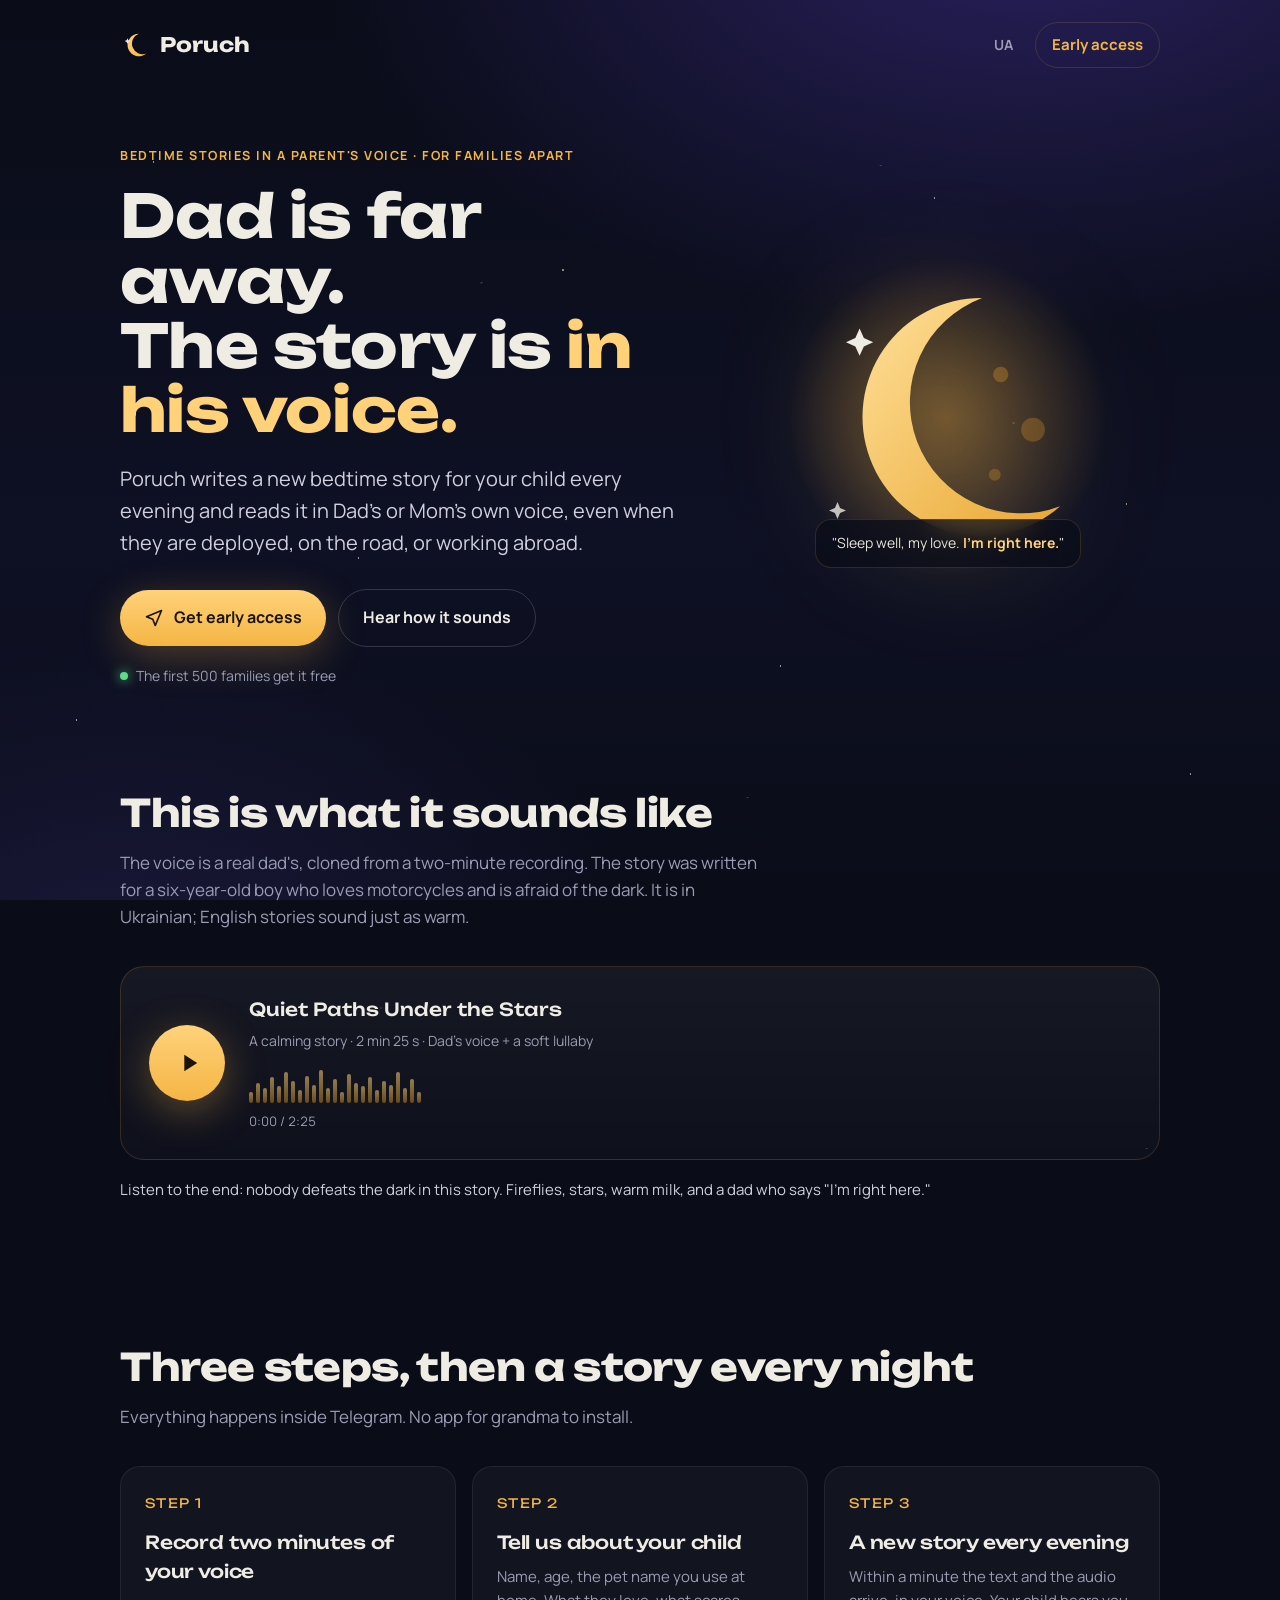
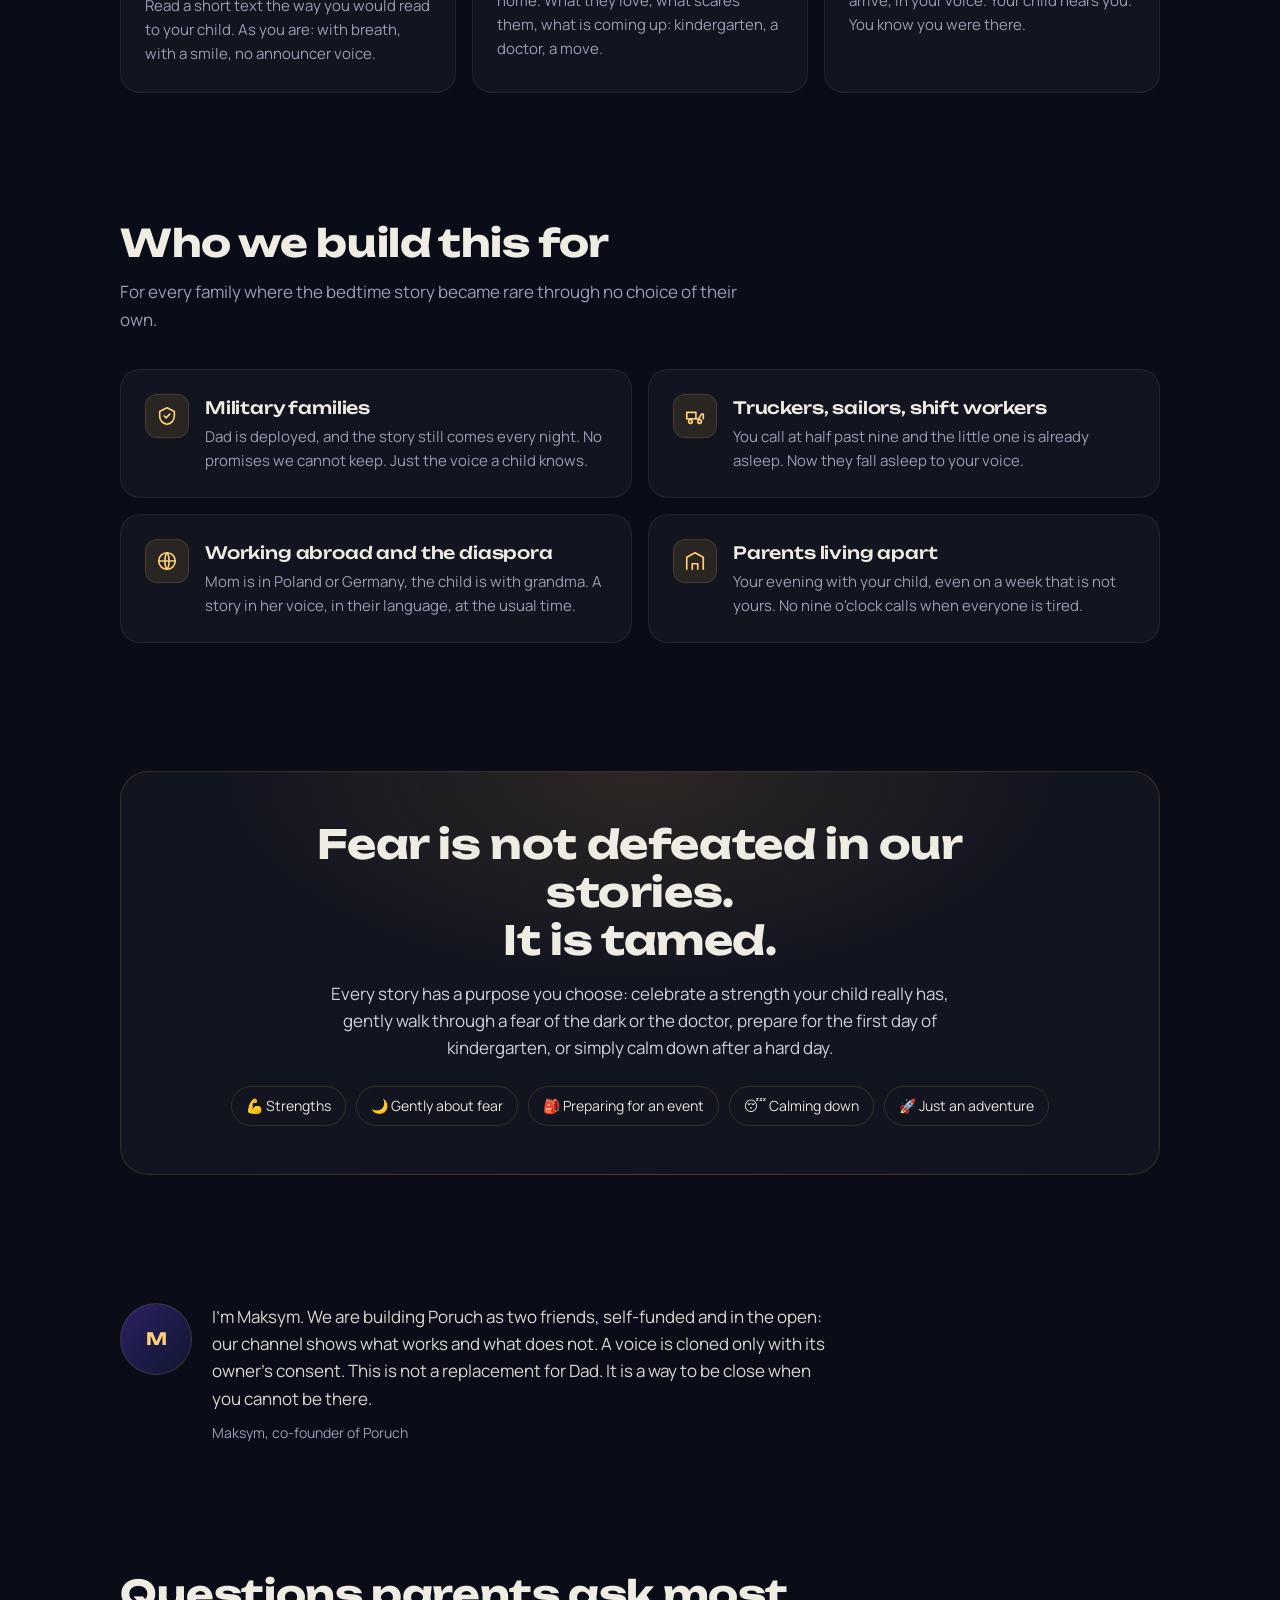
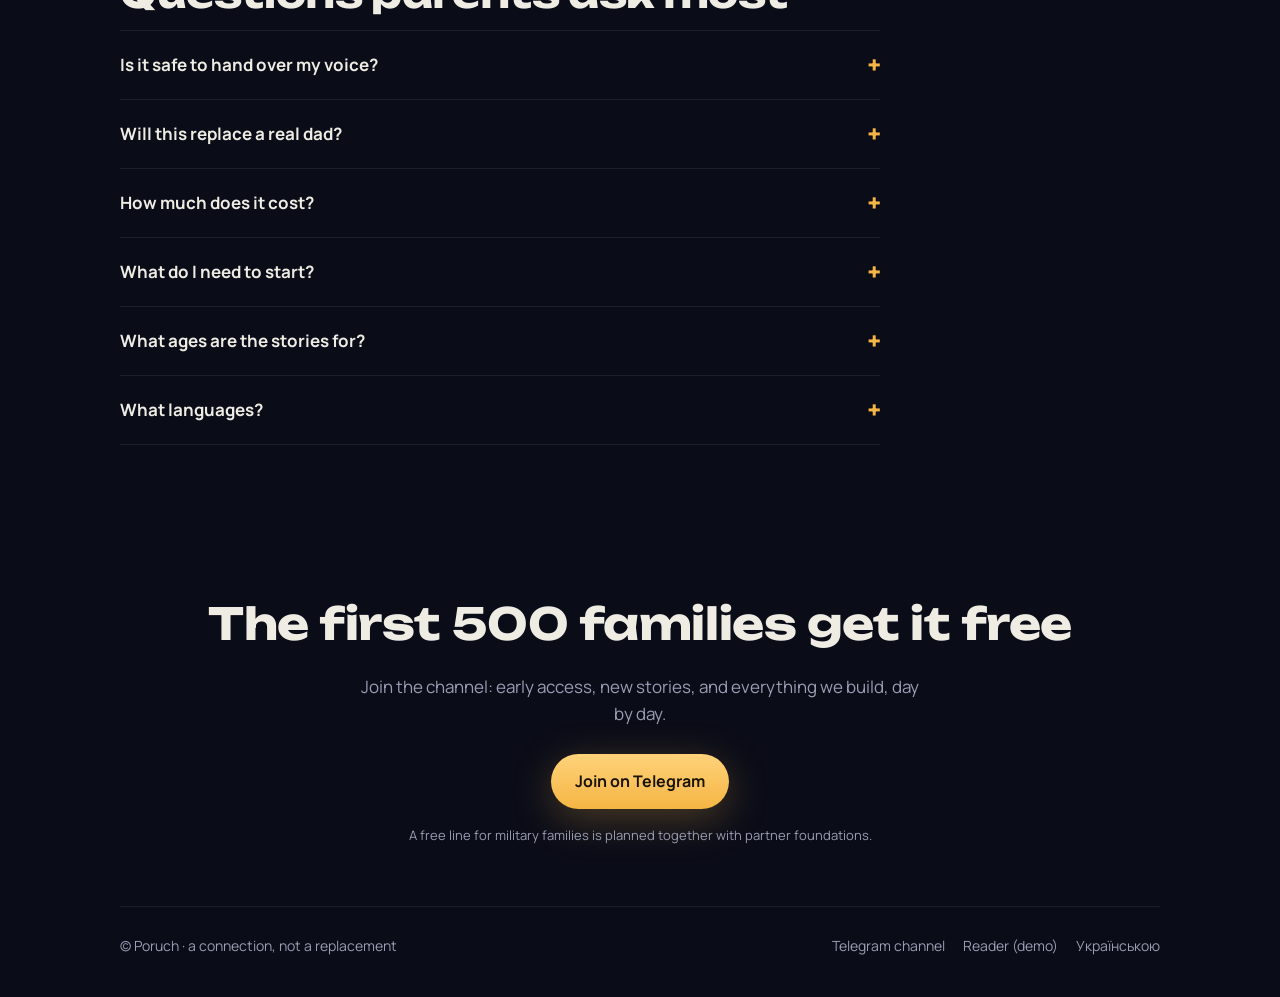
==== en/index.html @ c3cc301c "Landing: OG preview image, FAQ section, English version at /en Co-Authored-By: Claude Fable 5.1 <nor" ====
<!doctype html>
<html lang="en">
<head>
  <meta charset="utf-8" />
  <meta name="viewport" content="width=device-width, initial-scale=1" />
  <title>Poruch — a bedtime story in Dad's own voice, from far away</title>
  <meta name="description" content="Poruch writes a new bedtime story for your child every evening and reads it in Dad's or Mom's own voice, even when they are deployed, on the road, or abroad." />
  <meta property="og:title" content="Poruch — a bedtime story in Dad's own voice" />
  <meta property="og:description" content="A new bedtime story every evening in a parent's own voice. The first 500 families get it free." />
  <meta property="og:type" content="website" />
  <meta property="og:url" content="https://maks123-crypto.github.io/poruch-webapp/en/" />
  <meta property="og:image" content="https://maks123-crypto.github.io/poruch-webapp/og.png" />
  <meta property="og:image:width" content="1280" />
  <meta property="og:image:height" content="720" />
  <meta property="og:locale" content="en_US" />
  <meta name="twitter:card" content="summary_large_image" />
  <link rel="alternate" hreflang="uk" href="https://maks123-crypto.github.io/poruch-webapp/" />
  <link rel="icon" href="../favicon.svg" type="image/svg+xml" />
  <link rel="preconnect" href="https://fonts.googleapis.com" />
  <link rel="preconnect" href="https://fonts.gstatic.com" crossorigin />
  <link href="https://fonts.googleapis.com/css2?family=Unbounded:wght@500;700&family=Manrope:wght@400;500;700&display=swap" rel="stylesheet" />
  <style>
    :root {
      --bg: #0a0c18;
      --bg-2: #121632;
      --ink: #efece4;
      --muted: #9a9db3;
      --amber: #f5b544;
      --amber-2: #ffd27a;
      --card: rgba(255, 255, 255, 0.035);
      --line: rgba(245, 181, 68, 0.16);
      --max: 1080px;
    }
    * { box-sizing: border-box; }
    html { scroll-behavior: smooth; }
    body {
      margin: 0;
      background: var(--bg);
      color: var(--ink);
      font-family: 'Manrope', system-ui, sans-serif;
      font-size: 17px;
      line-height: 1.6;
      overflow-x: hidden;
    }
    h1, h2, h3, .display { font-family: 'Unbounded', 'Manrope', sans-serif; font-weight: 700; letter-spacing: -0.01em; }
    a { color: inherit; }
    .wrap { max-width: var(--max); margin: 0 auto; padding: 0 20px; }

    /* ---------- sky ---------- */
    .sky {
      position: fixed; inset: 0; z-index: -1;
      background:
        radial-gradient(1200px 700px at 80% -10%, #2a2160 0%, transparent 60%),
        radial-gradient(900px 600px at 10% 110%, #1b1a3d 0%, transparent 60%),
        linear-gradient(180deg, #0a0c18 0%, #0e1124 60%, #0a0c18 100%);
    }
    .stars, .stars::after {
      position: fixed; inset: 0; z-index: -1; content: '';
      background-image:
        radial-gradient(1.6px 1.6px at 12% 18%, #fff 50%, transparent 51%),
        radial-gradient(1.2px 1.2px at 28% 62%, #fff 50%, transparent 51%),
        radial-gradient(1.8px 1.8px at 44% 30%, #ffe8b0 50%, transparent 51%),
        radial-gradient(1.2px 1.2px at 61% 74%, #fff 50%, transparent 51%),
        radial-gradient(1.5px 1.5px at 73% 22%, #fff 50%, transparent 51%),
        radial-gradient(1.1px 1.1px at 88% 56%, #ffe8b0 50%, transparent 51%),
        radial-gradient(1.4px 1.4px at 93% 86%, #fff 50%, transparent 51%),
        radial-gradient(1.2px 1.2px at 6% 80%, #fff 50%, transparent 51%),
        radial-gradient(1.3px 1.3px at 52% 92%, #fff 50%, transparent 51%),
        radial-gradient(1.1px 1.1px at 36% 8%, #fff 50%, transparent 51%);
      opacity: 0.55;
      animation: twinkle 6s ease-in-out infinite;
    }
    .stars::after { transform: translate(37%, 23%) scale(1.3); opacity: 0.35; animation-delay: -3s; }
    @keyframes twinkle { 0%, 100% { opacity: 0.55; } 50% { opacity: 0.25; } }

    /* ---------- nav ---------- */
    nav { display: flex; align-items: center; justify-content: space-between; padding: 22px 0; }
    .logo { display: flex; align-items: center; gap: 10px; text-decoration: none; font-family: 'Unbounded'; font-weight: 700; font-size: 20px; }
    .logo svg { width: 30px; height: 30px; }
    .nav-cta { font-weight: 700; font-size: 15px; text-decoration: none; color: var(--amber); border: 1px solid var(--line); padding: 10px 16px; border-radius: 999px; }
    .nav-cta:hover { background: rgba(245,181,68,0.08); }
    .lang { text-decoration: none; color: var(--muted); font-weight: 700; font-size: 14px; padding: 10px 12px; border-radius: 999px; }
    .lang:hover { color: var(--ink); }

    /* faq */
    .faq { max-width: 760px; }
    .faq details { border-top: 1px solid rgba(255,255,255,0.08); padding: 18px 0; }
    .faq details:last-child { border-bottom: 1px solid rgba(255,255,255,0.08); }
    .faq summary { cursor: pointer; list-style: none; display: flex; justify-content: space-between; gap: 16px; align-items: center; font-weight: 700; font-size: 17px; }
    .faq summary::-webkit-details-marker { display: none; }
    .faq summary::after { content: '+'; color: var(--amber); font-family: 'Unbounded'; font-size: 20px; flex: none; transition: transform .2s; }
    .faq details[open] summary::after { transform: rotate(45deg); }
    .faq p { margin: 12px 0 0; color: var(--muted); font-size: 16px; }

    /* ---------- hero ---------- */
    .hero { padding: 56px 0 40px; display: grid; grid-template-columns: 1.15fr 0.85fr; gap: 40px; align-items: center; }
    .kicker { color: var(--amber); font-weight: 700; letter-spacing: 0.12em; text-transform: uppercase; font-size: 12.5px; margin-bottom: 18px; }
    h1 { font-size: clamp(34px, 5.2vw, 60px); line-height: 1.08; margin: 0 0 20px; }
    h1 em { font-style: normal; color: var(--amber-2); }
    .lead { font-size: clamp(17px, 1.6vw, 20px); color: #cfd0dc; max-width: 560px; margin: 0 0 30px; }
    .cta-row { display: flex; flex-wrap: wrap; gap: 12px; align-items: center; }
    .btn { display: inline-flex; align-items: center; gap: 10px; text-decoration: none; font-weight: 700; padding: 15px 24px; border-radius: 999px; font-size: 16px; transition: transform .15s ease, box-shadow .15s ease; }
    .btn-primary { background: linear-gradient(180deg, #ffd27a, #f5b544); color: #1a1407; box-shadow: 0 10px 40px rgba(245,181,68,0.28); }
    .btn-primary:hover { transform: translateY(-1px); box-shadow: 0 14px 50px rgba(245,181,68,0.4); }
    .btn-ghost { border: 1px solid rgba(255,255,255,0.16); color: var(--ink); }
    .btn-ghost:hover { border-color: rgba(255,255,255,0.35); }
    .proof { margin-top: 18px; color: var(--muted); font-size: 14px; display: flex; gap: 8px; align-items: center; }
    .proof .dot { width: 8px; height: 8px; border-radius: 50%; background: #5ddc8b; box-shadow: 0 0 12px #5ddc8b; }

    .moon-wrap { position: relative; display: grid; place-items: center; min-height: 360px; }
    .moon { width: min(340px, 70vw); filter: drop-shadow(0 0 60px rgba(245,181,68,0.35)); animation: float 7s ease-in-out infinite; }
    @keyframes float { 0%, 100% { transform: translateY(0); } 50% { transform: translateY(-10px); } }
    .whisper {
      position: absolute; bottom: 8%; left: 50%; transform: translateX(-50%);
      background: rgba(10,12,24,0.75); backdrop-filter: blur(10px);
      border: 1px solid var(--line); border-radius: 16px; padding: 12px 16px;
      font-size: 14px; color: #e6e3d8; white-space: nowrap;
    }
    .whisper b { color: var(--amber-2); }

    /* ---------- sections ---------- */
    section { padding: 64px 0; }
    .section-title { font-size: clamp(26px, 3.4vw, 38px); line-height: 1.15; margin: 0 0 14px; }
    .section-sub { color: var(--muted); max-width: 640px; margin: 0 0 36px; font-size: 17px; }

    /* demo */
    .demo-card { background: linear-gradient(180deg, rgba(255,255,255,0.05), rgba(255,255,255,0.02)); border: 1px solid var(--line); border-radius: 24px; padding: 28px; display: grid; grid-template-columns: auto 1fr; gap: 24px; align-items: center; }
    .play { width: 76px; height: 76px; border-radius: 50%; border: 0; cursor: pointer; background: linear-gradient(180deg, #ffd27a, #f5b544); display: grid; place-items: center; box-shadow: 0 10px 40px rgba(245,181,68,0.35); transition: transform .15s; }
    .play:hover { transform: scale(1.04); }
    .play svg { width: 28px; height: 28px; fill: #1a1407; margin-left: 3px; }
    .play.is-playing svg { margin-left: 0; }
    .demo-title { font-family: 'Unbounded'; font-weight: 500; font-size: 18px; margin: 0 0 6px; }
    .demo-meta { color: var(--muted); font-size: 14px; margin: 0 0 14px; }
    .wave { display: flex; align-items: flex-end; gap: 3px; height: 36px; }
    .wave i { display: block; width: 4px; border-radius: 2px; background: linear-gradient(180deg, #ffd27a, #b57a16); height: var(--h, 30%); opacity: .55; }
    .is-playing .wave i { animation: bounce 1.1s ease-in-out infinite; animation-delay: calc(var(--i) * 0.06s); opacity: 1; }
    @keyframes bounce { 0%, 100% { height: var(--h); } 50% { height: calc(var(--h) * 0.35 + 10%); } }
    .time { color: var(--muted); font-size: 13px; margin-top: 8px; font-variant-numeric: tabular-nums; }
    .demo-note { margin-top: 18px; color: #cfd0dc; font-size: 15px; }

    /* steps */
    .steps { display: grid; grid-template-columns: repeat(3, 1fr); gap: 16px; }
    .step { background: var(--card); border: 1px solid rgba(255,255,255,0.07); border-radius: 20px; padding: 26px 24px; }
    .step .n { font-family: 'Unbounded'; color: var(--amber); font-size: 13px; letter-spacing: .1em; margin-bottom: 14px; }
    .step h3 { font-size: 18px; margin: 0 0 8px; font-weight: 500; }
    .step p { margin: 0; color: var(--muted); font-size: 15px; }

    /* audience */
    .aud { display: grid; grid-template-columns: repeat(2, 1fr); gap: 16px; }
    .aud-card { border-radius: 20px; padding: 24px; border: 1px solid rgba(255,255,255,0.07); background: var(--card); display: flex; gap: 16px; align-items: flex-start; }
    .aud-card .ic { width: 44px; height: 44px; border-radius: 12px; flex: none; display: grid; place-items: center; background: rgba(245,181,68,0.1); border: 1px solid var(--line); }
    .aud-card .ic svg { width: 22px; height: 22px; stroke: var(--amber-2); fill: none; stroke-width: 1.8; stroke-linecap: round; stroke-linejoin: round; }
    .aud-card h3 { margin: 0 0 4px; font-size: 17px; font-weight: 500; }
    .aud-card p { margin: 0; color: var(--muted); font-size: 15px; }

    /* principle */
    .principle { border-radius: 28px; padding: 48px 32px; text-align: center; border: 1px solid var(--line); background: radial-gradient(600px 300px at 50% 0%, rgba(245,181,68,0.12), transparent 70%), var(--card); }
    .principle .display { font-size: clamp(24px, 3.6vw, 40px); line-height: 1.2; margin: 0 auto 16px; max-width: 760px; }
    .principle p { color: #cfd0dc; max-width: 640px; margin: 0 auto; }
    .pills { display: flex; flex-wrap: wrap; gap: 10px; justify-content: center; margin-top: 24px; }
    .pill { border: 1px solid var(--line); border-radius: 999px; padding: 8px 14px; font-size: 14px; color: #e6e3d8; }

    /* founder */
    .founder { display: grid; grid-template-columns: 72px 1fr; gap: 20px; align-items: start; max-width: 720px; }
    .avatar { width: 72px; height: 72px; border-radius: 50%; background: linear-gradient(135deg, #2a2160, #121632); border: 1px solid var(--line); display: grid; place-items: center; font-family: 'Unbounded'; font-weight: 700; color: var(--amber-2); }
    .founder p { margin: 0 0 10px; color: #d8d6cc; }
    .founder .who { color: var(--muted); font-size: 14px; }

    /* final cta */
    .final { text-align: center; padding: 80px 0 60px; }
    .final h2 { font-size: clamp(28px, 4vw, 44px); margin: 0 0 14px; }
    .final p { color: var(--muted); margin: 0 auto 26px; max-width: 560px; }

    footer { border-top: 1px solid rgba(255,255,255,0.07); padding: 28px 0 40px; color: var(--muted); font-size: 14px; display: flex; flex-wrap: wrap; gap: 14px; justify-content: space-between; align-items: center; }
    footer a { color: var(--muted); text-decoration: none; }
    footer a:hover { color: var(--ink); }
    .trust { font-size: 13px; color: var(--muted); }

    @media (max-width: 820px) {
      .hero { grid-template-columns: 1fr; padding-top: 24px; }
      .moon-wrap { min-height: 280px; order: -1; }
      .moon { width: min(240px, 60vw); }
      .steps, .aud { grid-template-columns: 1fr; }
      .demo-card { grid-template-columns: 1fr; text-align: left; }
      section { padding: 48px 0; }
      .whisper { white-space: normal; text-align: center; width: 86%; }
    }
  </style>
</head>
<body>
  <div class="sky"></div>
  <div class="stars"></div>

  <div class="wrap">
    <nav>
      <a class="logo" href="./">
        <svg viewBox="0 0 48 48" aria-hidden="true"><defs><linearGradient id="g1" x1="0" y1="0" x2="1" y2="1"><stop offset="0" stop-color="#ffd27a"/><stop offset="1" stop-color="#f5b544"/></linearGradient></defs><path d="M30 6a18 18 0 1 0 12 31.5A14 14 0 1 1 30 6z" fill="url(#g1)"/><path d="M12 13l1.4 3.2L16.6 17.6l-3.2 1.4L12 22.2l-1.4-3.2L7.4 17.6l3.2-1.4z" fill="#efece4"/></svg>
        Poruch
      </a>
      <div style="display:flex;gap:10px;align-items:center">
        <a class="lang" href="../" aria-label="Українська версія">UA</a>
        <a class="nav-cta" href="https://t.me/+__FWYzw4QDE1MWI0" target="_blank" rel="noopener">Early access</a>
      </div>
    </nav>

    <header class="hero">
      <div>
        <div class="kicker">Bedtime stories in a parent's voice · for families apart</div>
        <h1>Dad is far away.<br />The story is <em>in his voice.</em></h1>
        <p class="lead">Poruch writes a new bedtime story for your child every evening and reads it in Dad's or Mom's own voice, even when they are deployed, on the road, or working abroad.</p>
        <div class="cta-row">
          <a class="btn btn-primary" href="https://t.me/+__FWYzw4QDE1MWI0" target="_blank" rel="noopener">
            <svg width="20" height="20" viewBox="0 0 24 24" fill="none" stroke="currentColor" stroke-width="2" stroke-linecap="round" stroke-linejoin="round"><path d="M21 3L3 10.5l7.5 3L13.5 21z"/></svg>
            Get early access
          </a>
          <a class="btn btn-ghost" href="#demo">Hear how it sounds</a>
        </div>
        <div class="proof"><span class="dot"></span> The first 500 families get it free</div>
      </div>
      <div class="moon-wrap">
        <svg class="moon" viewBox="0 0 400 400" aria-hidden="true">
          <defs>
            <radialGradient id="glow" cx="50%" cy="50%" r="50%"><stop offset="0" stop-color="#f5b544" stop-opacity=".35"/><stop offset="1" stop-color="#f5b544" stop-opacity="0"/></radialGradient>
            <linearGradient id="mg" x1="0" y1="0" x2="1" y2="1"><stop offset="0" stop-color="#ffe09a"/><stop offset="1" stop-color="#e9a62f"/></linearGradient>
          </defs>
          <circle cx="200" cy="200" r="190" fill="url(#glow)"/>
          <path d="M240 60a140 140 0 1 0 92 245A110 110 0 1 1 240 60z" fill="url(#mg)"/>
          <circle cx="262" cy="150" r="9" fill="#d9952a" opacity=".35"/>
          <circle cx="300" cy="215" r="14" fill="#d9952a" opacity=".3"/>
          <circle cx="255" cy="268" r="7" fill="#d9952a" opacity=".3"/>
          <path d="M96 96l5 11 11 5-11 5-5 11-5-11-11-5 11-5z" fill="#efece4"/>
          <path d="M70 300l3 7 7 3-7 3-3 7-3-7-7-3 7-3z" fill="#efece4" opacity=".8"/>
        </svg>
        <div class="whisper">"Sleep well, my love. <b>I'm right here.</b>"</div>
      </div>
    </header>

    <section id="demo">
      <h2 class="section-title">This is what it sounds like</h2>
      <p class="section-sub">The voice is a real dad's, cloned from a two-minute recording. The story was written for a six-year-old boy who loves motorcycles and is afraid of the dark. It is in Ukrainian; English stories sound just as warm.</p>
      <div class="demo-card" id="demo-card">
        <button class="play" id="play" aria-label="Play demo">
          <svg id="icon-play" viewBox="0 0 24 24"><path d="M8 5v14l11-7z"/></svg>
          <svg id="icon-pause" viewBox="0 0 24 24" style="display:none"><path d="M6 5h4v14H6zm8 0h4v14h-4z"/></svg>
        </button>
        <div>
          <p class="demo-title">Quiet Paths Under the Stars</p>
          <p class="demo-meta">A calming story · 2 min 25 s · Dad's voice + a soft lullaby</p>
          <div class="wave" id="wave"></div>
          <div class="time"><span id="cur">0:00</span> / <span id="dur">2:25</span></div>
        </div>
      </div>
      <p class="demo-note">Listen to the end: nobody defeats the dark in this story. Fireflies, stars, warm milk, and a dad who says "I'm right here."</p>
      <audio id="audio" preload="none" src="../demo/tyhi-stezhky.wav"></audio>
    </section>

    <section>
      <h2 class="section-title">Three steps, then a story every night</h2>
      <p class="section-sub">Everything happens inside Telegram. No app for grandma to install.</p>
      <div class="steps">
        <div class="step"><div class="n">STEP 1</div><h3>Record two minutes of your voice</h3><p>Read a short text the way you would read to your child. As you are: with breath, with a smile, no announcer voice.</p></div>
        <div class="step"><div class="n">STEP 2</div><h3>Tell us about your child</h3><p>Name, age, the pet name you use at home. What they love, what scares them, what is coming up: kindergarten, a doctor, a move.</p></div>
        <div class="step"><div class="n">STEP 3</div><h3>A new story every evening</h3><p>Within a minute the text and the audio arrive, in your voice. Your child hears you. You know you were there.</p></div>
      </div>
    </section>

    <section>
      <h2 class="section-title">Who we build this for</h2>
      <p class="section-sub">For every family where the bedtime story became rare through no choice of their own.</p>
      <div class="aud">
        <div class="aud-card"><div class="ic"><svg viewBox="0 0 24 24"><path d="M12 3l8 4v5c0 5-3.5 8.5-8 9-4.5-.5-8-4-8-9V7z"/><path d="M9 12l2 2 4-4"/></svg></div><div><h3>Military families</h3><p>Dad is deployed, and the story still comes every night. No promises we cannot keep. Just the voice a child knows.</p></div></div>
        <div class="aud-card"><div class="ic"><svg viewBox="0 0 24 24"><path d="M3 15h13l3-5h2v5"/><path d="M3 15V8h10v7"/><circle cx="7" cy="18" r="2"/><circle cx="17" cy="18" r="2"/></svg></div><div><h3>Truckers, sailors, shift workers</h3><p>You call at half past nine and the little one is already asleep. Now they fall asleep to your voice.</p></div></div>
        <div class="aud-card"><div class="ic"><svg viewBox="0 0 24 24"><circle cx="12" cy="12" r="9"/><path d="M3 12h18M12 3c3 3.5 3 14.5 0 18M12 3c-3 3.5-3 14.5 0 18"/></svg></div><div><h3>Working abroad and the diaspora</h3><p>Mom is in Poland or Germany, the child is with grandma. A story in her voice, in their language, at the usual time.</p></div></div>
        <div class="aud-card"><div class="ic"><svg viewBox="0 0 24 24"><path d="M3 21V8l9-5 9 5v13"/><path d="M9 21v-6h6v6"/></svg></div><div><h3>Parents living apart</h3><p>Your evening with your child, even on a week that is not yours. No nine o'clock calls when everyone is tired.</p></div></div>
      </div>
    </section>

    <section>
      <div class="principle">
        <div class="display">Fear is not defeated in our stories.<br />It is tamed.</div>
        <p>Every story has a purpose you choose: celebrate a strength your child really has, gently walk through a fear of the dark or the doctor, prepare for the first day of kindergarten, or simply calm down after a hard day.</p>
        <div class="pills"><span class="pill">💪 Strengths</span><span class="pill">🌙 Gently about fear</span><span class="pill">🎒 Preparing for an event</span><span class="pill">😴 Calming down</span><span class="pill">🚀 Just an adventure</span></div>
      </div>
    </section>

    <section>
      <div class="founder">
        <div class="avatar">M</div>
        <div>
          <p>I'm Maksym. We are building Poruch as two friends, self-funded and in the open: our channel shows what works and what does not. A voice is cloned only with its owner's consent. This is not a replacement for Dad. It is a way to be close when you cannot be there.</p>
          <div class="who">Maksym, co-founder of Poruch</div>
        </div>
      </div>
    </section>

    <section>
      <h2 class="section-title">Questions parents ask most</h2>
      <div class="faq">
        <details><summary>Is it safe to hand over my voice?</summary><p>The voice is cloned only with its owner's consent and used only for stories for your child. You can delete it any time with one button in the bot, and we do not keep it afterwards.</p></details>
        <details><summary>Will this replace a real dad?</summary><p>No, and we do not want it to. The best story is the one told with a hug. Poruch is for the evenings when a hug is impossible: a voyage, a deployment, a border.</p></details>
        <details><summary>How much does it cost?</summary><p>The first 500 families get it free. After that, a subscription cheaper than one children's book a month. For military families we are planning a free line together with partner foundations.</p></details>
        <details><summary>What do I need to start?</summary><p>Telegram and two minutes to record your voice. No apps, sign-ups, or cards.</p></details>
        <details><summary>What ages are the stories for?</summary><p>Ages 2 to 10. Length, words, and plot adapt to the age, and the story knows your child's name, what they love, and what they fear.</p></details>
        <details><summary>What languages?</summary><p>Ukrainian and English. Russian is not offered.</p></details>
      </div>
    </section>

    <section class="final">
      <h2>The first 500 families get it free</h2>
      <p>Join the channel: early access, new stories, and everything we build, day by day.</p>
      <a class="btn btn-primary" href="https://t.me/+__FWYzw4QDE1MWI0" target="_blank" rel="noopener">Join on Telegram</a>
      <div class="trust" style="margin-top:16px">A free line for military families is planned together with partner foundations.</div>
    </section>

    <footer>
      <div>© Poruch · a connection, not a replacement</div>
      <div style="display:flex;gap:18px"><a href="https://t.me/+__FWYzw4QDE1MWI0" target="_blank" rel="noopener">Telegram channel</a><a href="../app/">Reader (demo)</a><a href="../">Українською</a></div>
    </footer>
  </div>

<script>
    const wave = document.getElementById('wave');
    const heights = [30,55,40,70,45,85,60,35,75,50,90,40,65,30,80,55,45,70,35,60,50,85,40,65,30];
    heights.forEach((h, i) => { const b = document.createElement('i'); b.style.setProperty('--h', h + '%'); b.style.setProperty('--i', i); wave.appendChild(b); });
    const audio = document.getElementById('audio');
    const btn = document.getElementById('play');
    const card = document.getElementById('demo-card');
    const ip = document.getElementById('icon-play'), ipa = document.getElementById('icon-pause');
    const cur = document.getElementById('cur'), dur = document.getElementById('dur');
    const fmt = (s) => `${Math.floor(s / 60)}:${String(Math.floor(s % 60)).padStart(2, '0')}`;
    btn.addEventListener('click', () => { if (audio.paused) audio.play(); else audio.pause(); });
    audio.addEventListener('play', () => { card.classList.add('is-playing'); btn.classList.add('is-playing'); ip.style.display = 'none'; ipa.style.display = ''; });
    audio.addEventListener('pause', () => { card.classList.remove('is-playing'); btn.classList.remove('is-playing'); ip.style.display = ''; ipa.style.display = 'none'; });
    audio.addEventListener('timeupdate', () => { cur.textContent = fmt(audio.currentTime); });
    audio.addEventListener('loadedmetadata', () => { dur.textContent = fmt(audio.duration); });
  </script>

</body>
</html>
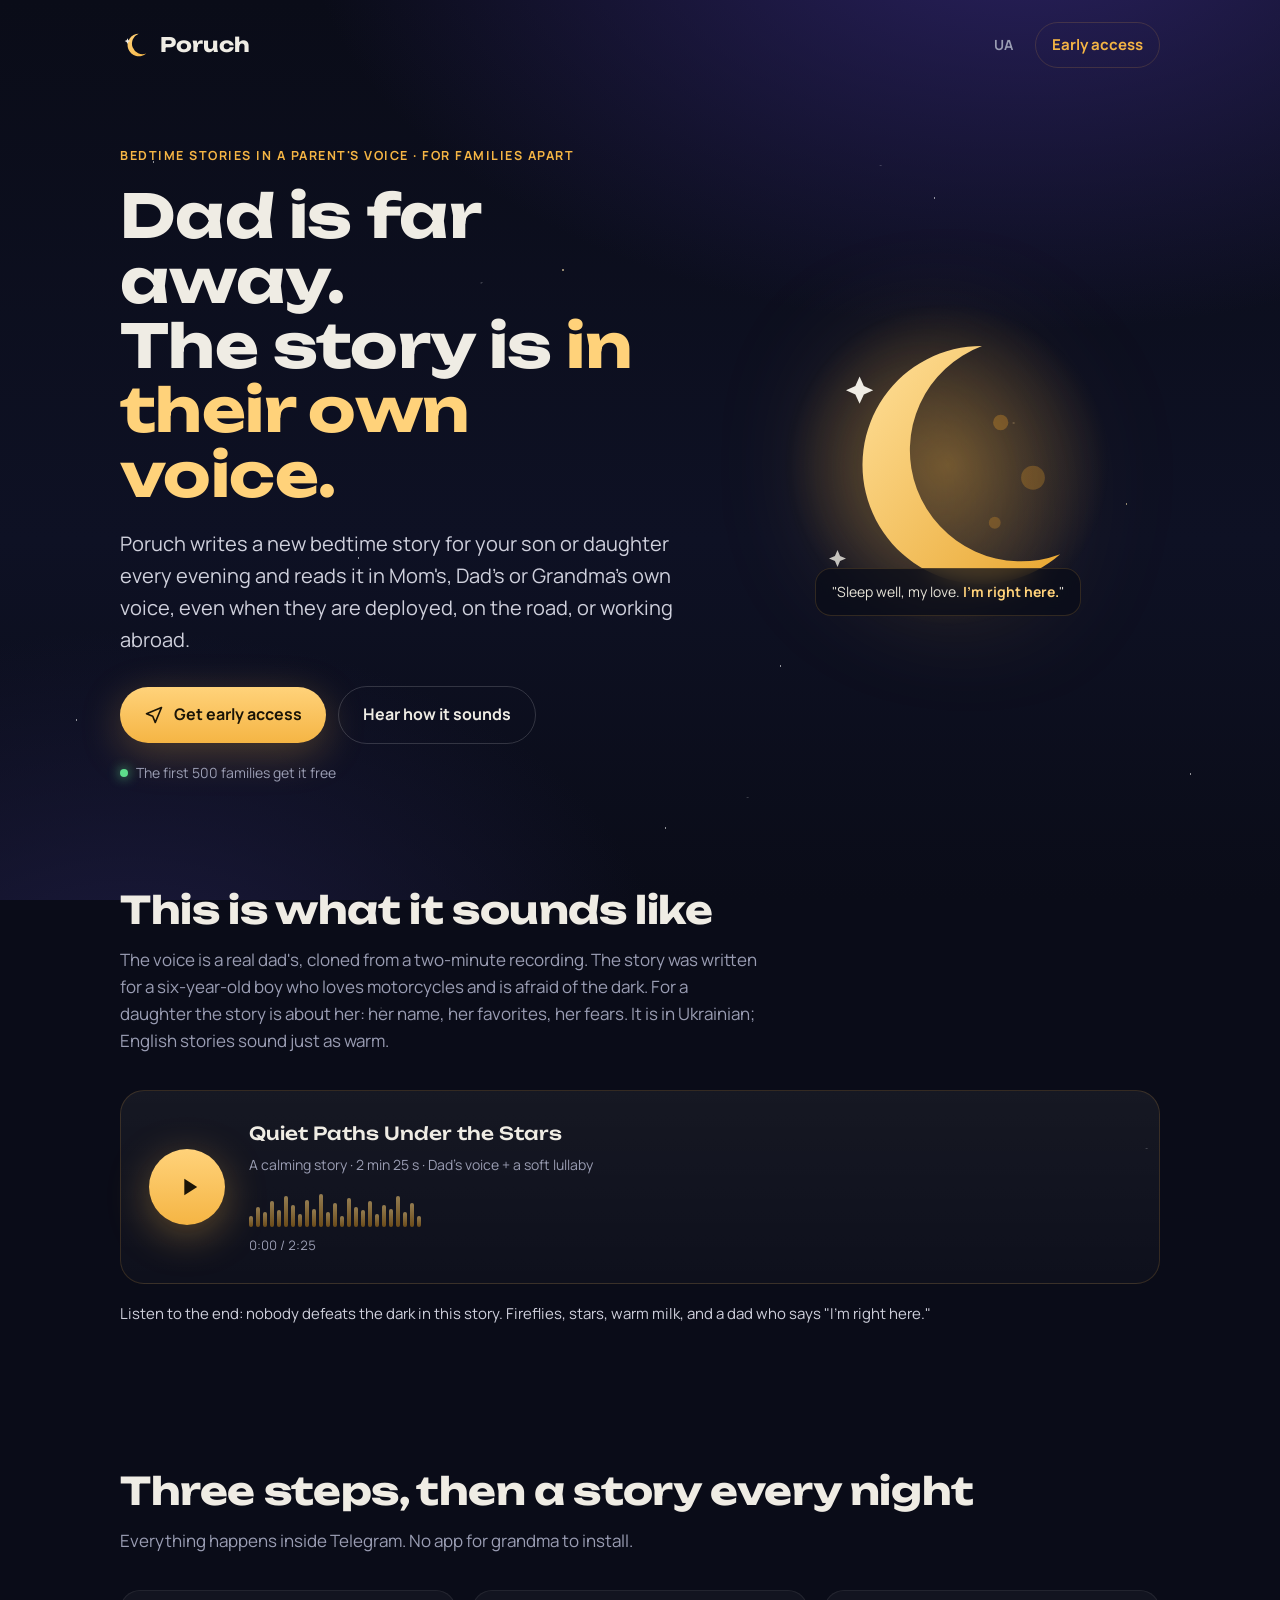
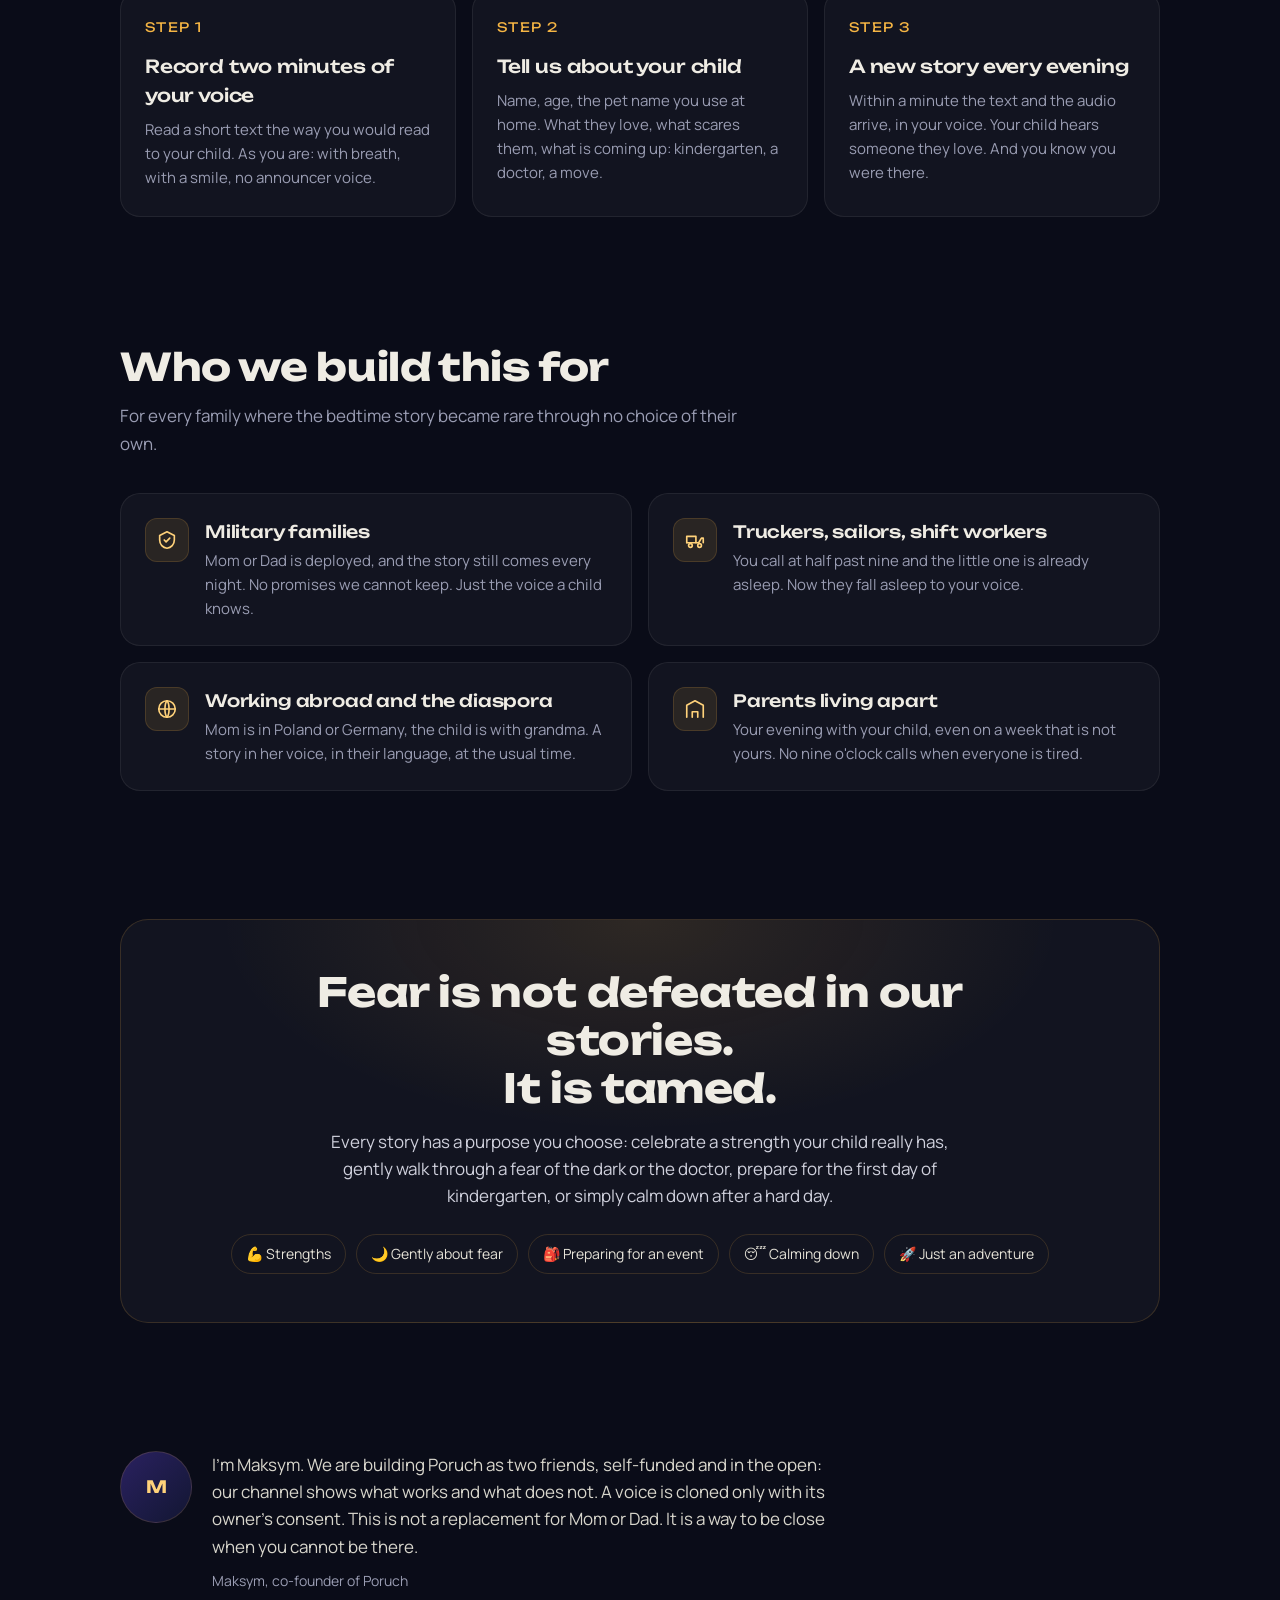
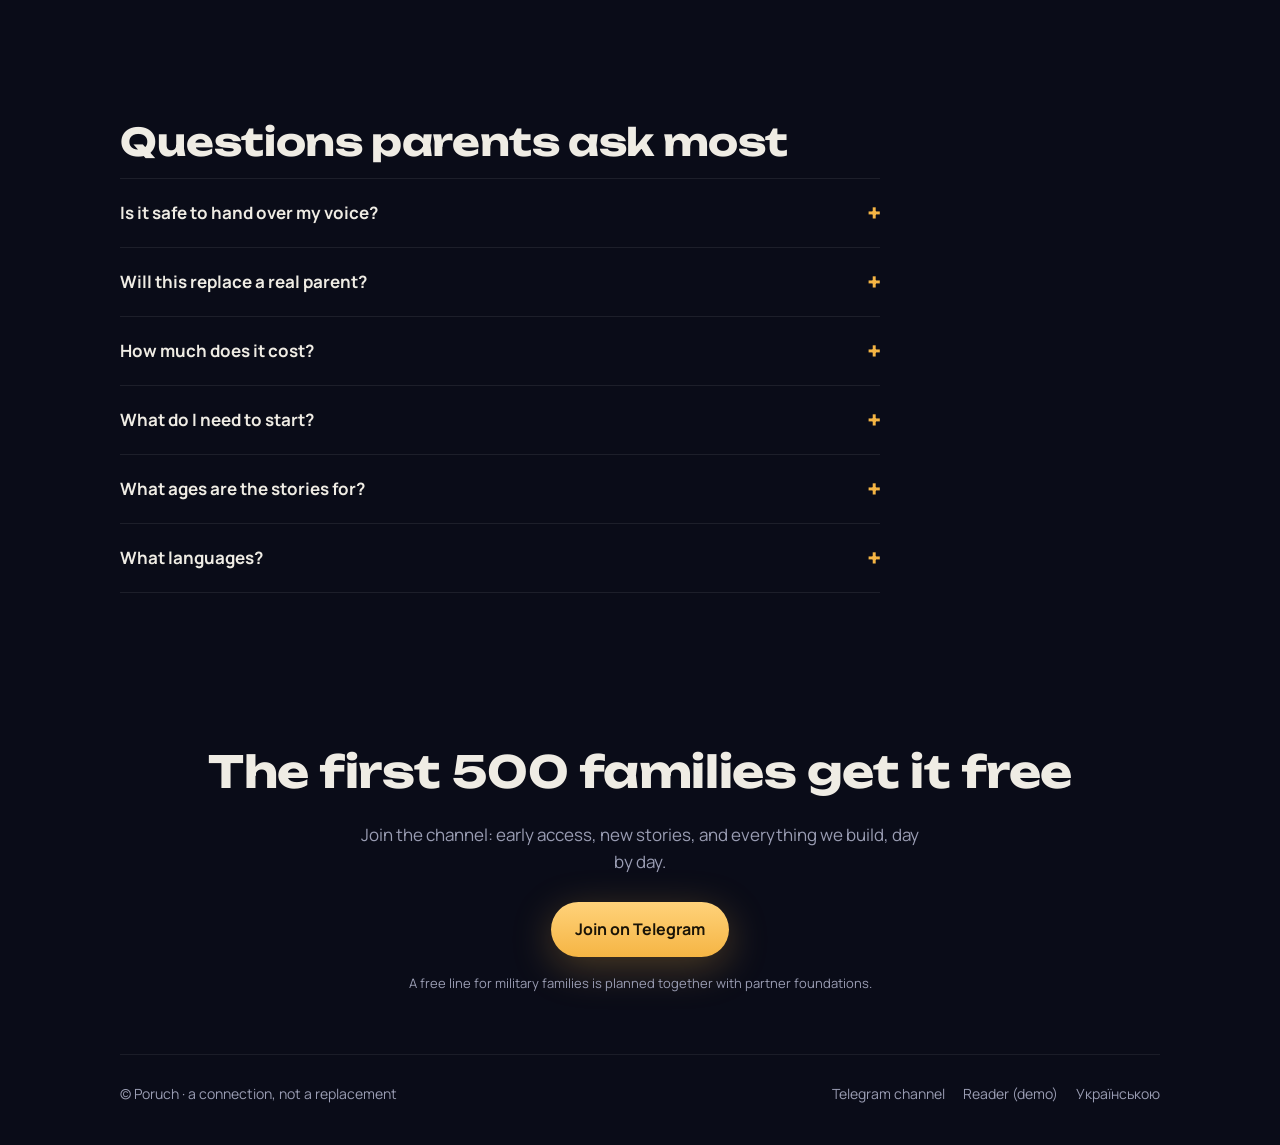
==== commit 11f0d018: "Landing: inclusive copy (mom, grandma, daughter), rotating hero word, UA+EN Co-Authored-By: Claude F" ====
--- a/en/index.html
+++ b/en/index.html
@@ -3,9 +3,9 @@
 <head>
   <meta charset="utf-8" />
   <meta name="viewport" content="width=device-width, initial-scale=1" />
-  <title>Poruch — a bedtime story in Dad's own voice, from far away</title>
+  <title>Poruch — a bedtime story in a parent's own voice, from far away</title>
   <meta name="description" content="Poruch writes a new bedtime story for your child every evening and reads it in Dad's or Mom's own voice, even when they are deployed, on the road, or abroad." />
-  <meta property="og:title" content="Poruch — a bedtime story in Dad's own voice" />
+  <meta property="og:title" content="Poruch — a bedtime story in a parent's own voice" />
   <meta property="og:description" content="A new bedtime story every evening in a parent's own voice. The first 500 families get it free." />
   <meta property="og:type" content="website" />
   <meta property="og:url" content="https://maks123-crypto.github.io/poruch-webapp/en/" />
@@ -97,6 +97,8 @@
     .kicker { color: var(--amber); font-weight: 700; letter-spacing: 0.12em; text-transform: uppercase; font-size: 12.5px; margin-bottom: 18px; }
     h1 { font-size: clamp(34px, 5.2vw, 60px); line-height: 1.08; margin: 0 0 20px; }
     h1 em { font-style: normal; color: var(--amber-2); }
+    .rot { display: inline-block; transition: opacity .35s ease, transform .35s ease; }
+    .rot.out { opacity: 0; transform: translateY(8px); }
     .lead { font-size: clamp(17px, 1.6vw, 20px); color: #cfd0dc; max-width: 560px; margin: 0 0 30px; }
     .cta-row { display: flex; flex-wrap: wrap; gap: 12px; align-items: center; }
     .btn { display: inline-flex; align-items: center; gap: 10px; text-decoration: none; font-weight: 700; padding: 15px 24px; border-radius: 999px; font-size: 16px; transition: transform .15s ease, box-shadow .15s ease; }
@@ -206,8 +208,8 @@
     <header class="hero">
       <div>
         <div class="kicker">Bedtime stories in a parent's voice · for families apart</div>
-        <h1>Dad is far away.<br />The story is <em>in his voice.</em></h1>
-        <p class="lead">Poruch writes a new bedtime story for your child every evening and reads it in Dad's or Mom's own voice, even when they are deployed, on the road, or working abroad.</p>
+        <h1><span class="rot" data-words="Dad|Mom|Grandma|Grandpa">Dad</span> is far away.<br />The story is <em>in their own voice.</em></h1>
+        <p class="lead">Poruch writes a new bedtime story for your son or daughter every evening and reads it in Mom's, Dad's or Grandma's own voice, even when they are deployed, on the road, or working abroad.</p>
         <div class="cta-row">
           <a class="btn btn-primary" href="https://t.me/+__FWYzw4QDE1MWI0" target="_blank" rel="noopener">
             <svg width="20" height="20" viewBox="0 0 24 24" fill="none" stroke="currentColor" stroke-width="2" stroke-linecap="round" stroke-linejoin="round"><path d="M21 3L3 10.5l7.5 3L13.5 21z"/></svg>
@@ -237,7 +239,7 @@
 
     <section id="demo">
       <h2 class="section-title">This is what it sounds like</h2>
-      <p class="section-sub">The voice is a real dad's, cloned from a two-minute recording. The story was written for a six-year-old boy who loves motorcycles and is afraid of the dark. It is in Ukrainian; English stories sound just as warm.</p>
+      <p class="section-sub">The voice is a real dad's, cloned from a two-minute recording. The story was written for a six-year-old boy who loves motorcycles and is afraid of the dark. For a daughter the story is about her: her name, her favorites, her fears. It is in Ukrainian; English stories sound just as warm.</p>
       <div class="demo-card" id="demo-card">
         <button class="play" id="play" aria-label="Play demo">
           <svg id="icon-play" viewBox="0 0 24 24"><path d="M8 5v14l11-7z"/></svg>
@@ -260,7 +262,7 @@
       <div class="steps">
         <div class="step"><div class="n">STEP 1</div><h3>Record two minutes of your voice</h3><p>Read a short text the way you would read to your child. As you are: with breath, with a smile, no announcer voice.</p></div>
         <div class="step"><div class="n">STEP 2</div><h3>Tell us about your child</h3><p>Name, age, the pet name you use at home. What they love, what scares them, what is coming up: kindergarten, a doctor, a move.</p></div>
-        <div class="step"><div class="n">STEP 3</div><h3>A new story every evening</h3><p>Within a minute the text and the audio arrive, in your voice. Your child hears you. You know you were there.</p></div>
+        <div class="step"><div class="n">STEP 3</div><h3>A new story every evening</h3><p>Within a minute the text and the audio arrive, in your voice. Your child hears someone they love. And you know you were there.</p></div>
       </div>
     </section>
 
@@ -268,7 +270,7 @@
       <h2 class="section-title">Who we build this for</h2>
       <p class="section-sub">For every family where the bedtime story became rare through no choice of their own.</p>
       <div class="aud">
-        <div class="aud-card"><div class="ic"><svg viewBox="0 0 24 24"><path d="M12 3l8 4v5c0 5-3.5 8.5-8 9-4.5-.5-8-4-8-9V7z"/><path d="M9 12l2 2 4-4"/></svg></div><div><h3>Military families</h3><p>Dad is deployed, and the story still comes every night. No promises we cannot keep. Just the voice a child knows.</p></div></div>
+        <div class="aud-card"><div class="ic"><svg viewBox="0 0 24 24"><path d="M12 3l8 4v5c0 5-3.5 8.5-8 9-4.5-.5-8-4-8-9V7z"/><path d="M9 12l2 2 4-4"/></svg></div><div><h3>Military families</h3><p>Mom or Dad is deployed, and the story still comes every night. No promises we cannot keep. Just the voice a child knows.</p></div></div>
         <div class="aud-card"><div class="ic"><svg viewBox="0 0 24 24"><path d="M3 15h13l3-5h2v5"/><path d="M3 15V8h10v7"/><circle cx="7" cy="18" r="2"/><circle cx="17" cy="18" r="2"/></svg></div><div><h3>Truckers, sailors, shift workers</h3><p>You call at half past nine and the little one is already asleep. Now they fall asleep to your voice.</p></div></div>
         <div class="aud-card"><div class="ic"><svg viewBox="0 0 24 24"><circle cx="12" cy="12" r="9"/><path d="M3 12h18M12 3c3 3.5 3 14.5 0 18M12 3c-3 3.5-3 14.5 0 18"/></svg></div><div><h3>Working abroad and the diaspora</h3><p>Mom is in Poland or Germany, the child is with grandma. A story in her voice, in their language, at the usual time.</p></div></div>
         <div class="aud-card"><div class="ic"><svg viewBox="0 0 24 24"><path d="M3 21V8l9-5 9 5v13"/><path d="M9 21v-6h6v6"/></svg></div><div><h3>Parents living apart</h3><p>Your evening with your child, even on a week that is not yours. No nine o'clock calls when everyone is tired.</p></div></div>
@@ -287,7 +289,7 @@
       <div class="founder">
         <div class="avatar">M</div>
         <div>
-          <p>I'm Maksym. We are building Poruch as two friends, self-funded and in the open: our channel shows what works and what does not. A voice is cloned only with its owner's consent. This is not a replacement for Dad. It is a way to be close when you cannot be there.</p>
+          <p>I'm Maksym. We are building Poruch as two friends, self-funded and in the open: our channel shows what works and what does not. A voice is cloned only with its owner's consent. This is not a replacement for Mom or Dad. It is a way to be close when you cannot be there.</p>
           <div class="who">Maksym, co-founder of Poruch</div>
         </div>
       </div>
@@ -297,7 +299,7 @@
       <h2 class="section-title">Questions parents ask most</h2>
       <div class="faq">
         <details><summary>Is it safe to hand over my voice?</summary><p>The voice is cloned only with its owner's consent and used only for stories for your child. You can delete it any time with one button in the bot, and we do not keep it afterwards.</p></details>
-        <details><summary>Will this replace a real dad?</summary><p>No, and we do not want it to. The best story is the one told with a hug. Poruch is for the evenings when a hug is impossible: a voyage, a deployment, a border.</p></details>
+        <details><summary>Will this replace a real parent?</summary><p>No, and we do not want it to. The best story is the one told with a hug. Poruch is for the evenings when a hug is impossible: a voyage, a deployment, a border.</p></details>
         <details><summary>How much does it cost?</summary><p>The first 500 families get it free. After that, a subscription cheaper than one children's book a month. For military families we are planning a free line together with partner foundations.</p></details>
         <details><summary>What do I need to start?</summary><p>Telegram and two minutes to record your voice. No apps, sign-ups, or cards.</p></details>
         <details><summary>What ages are the stories for?</summary><p>Ages 2 to 10. Length, words, and plot adapt to the age, and the story knows your child's name, what they love, and what they fear.</p></details>
